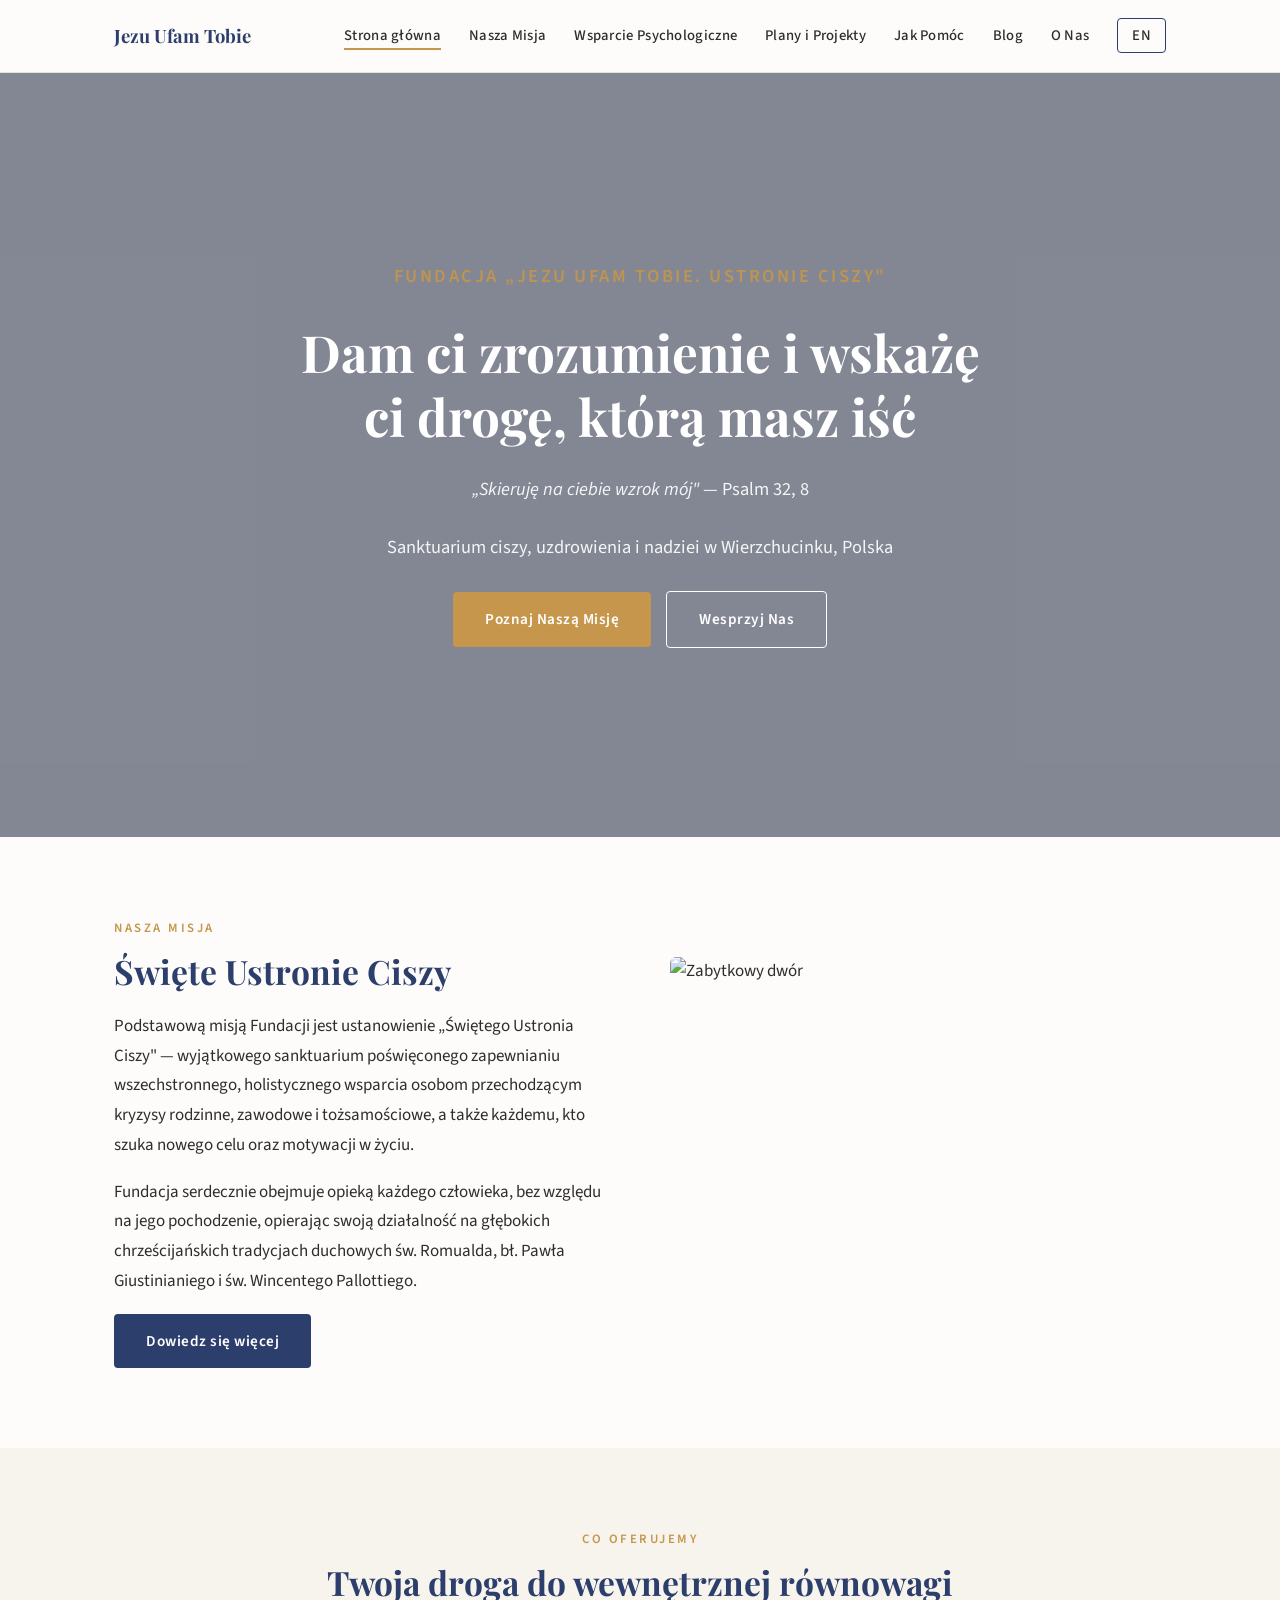
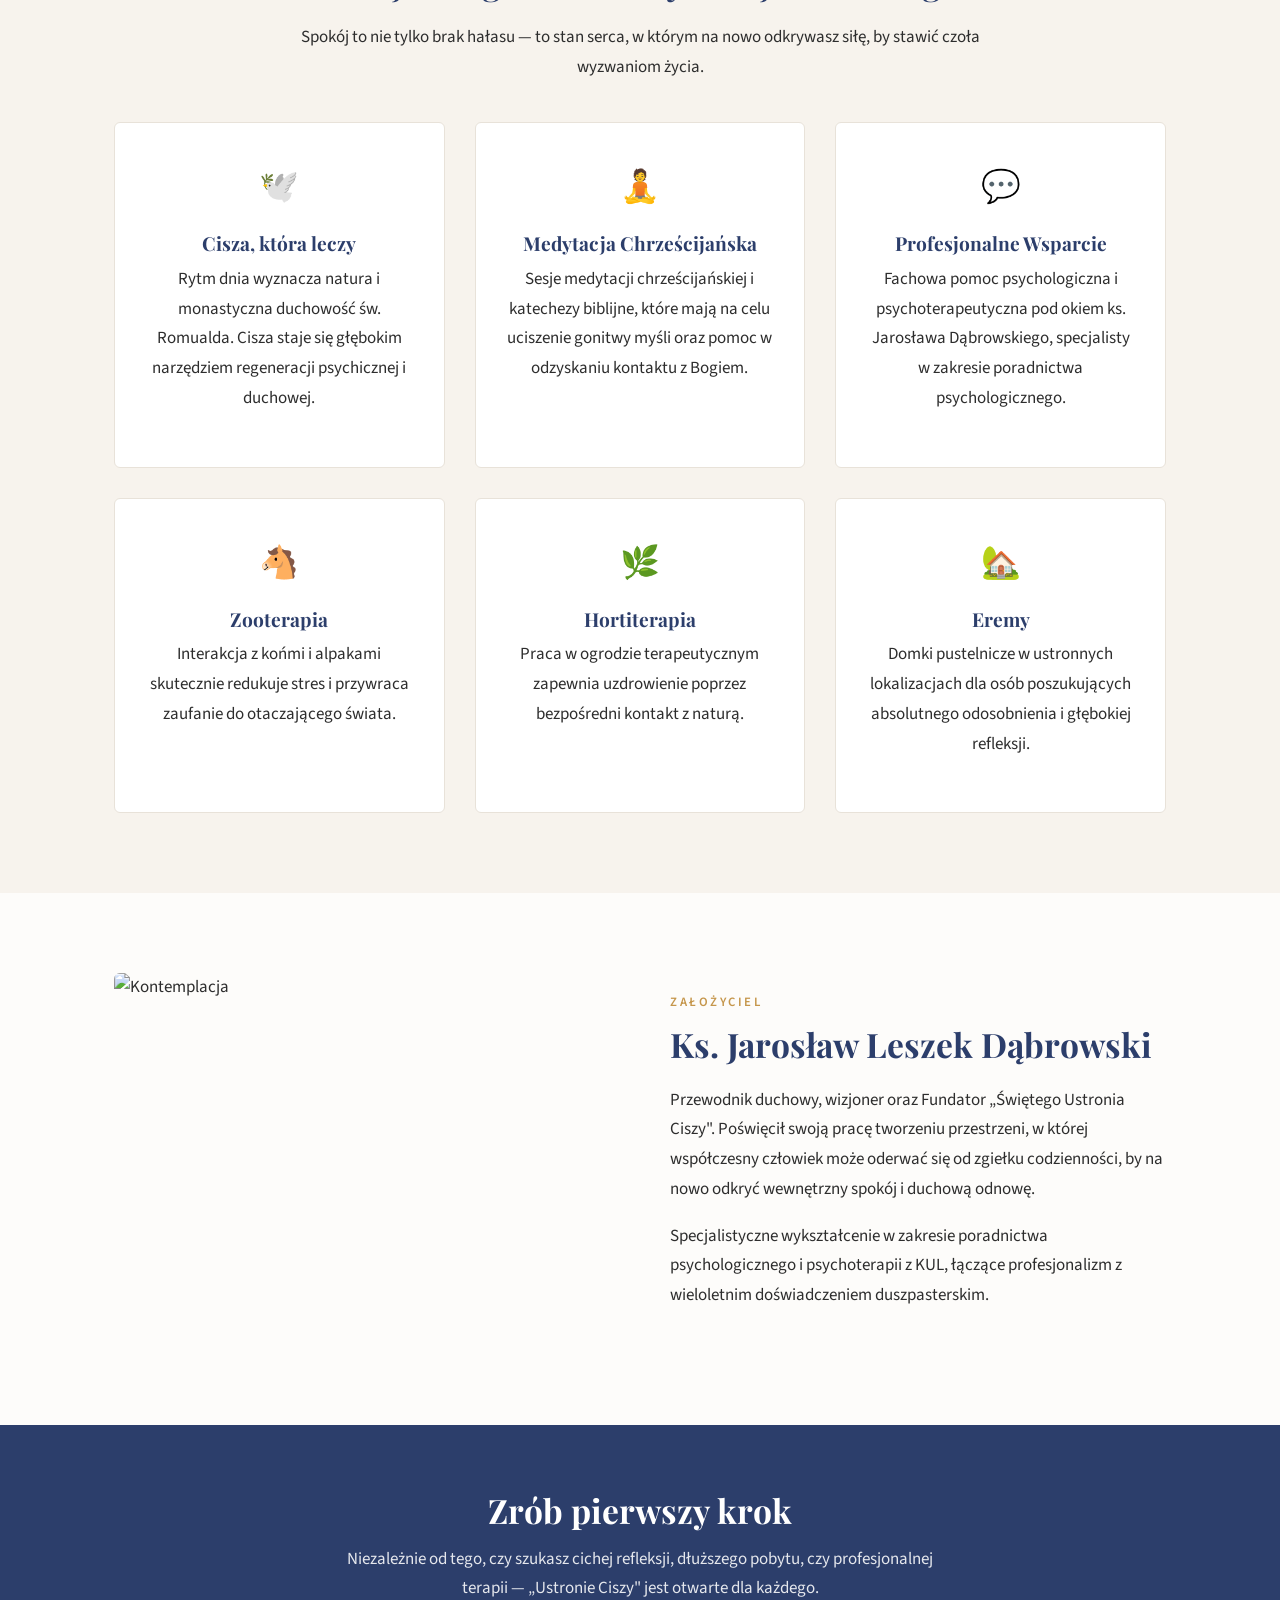
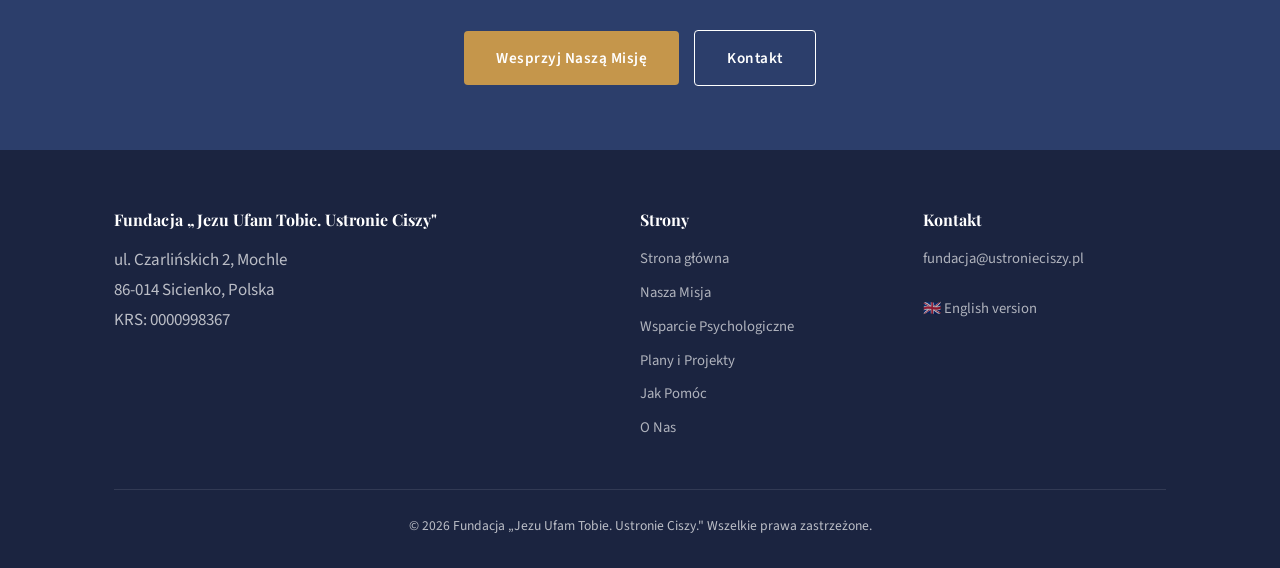
==== pl/index.html @ a65612be "Add files via upload" ====
<!DOCTYPE html>
<html lang="pl">
<head>
    <meta charset="UTF-8">
    <meta name="viewport" content="width=device-width, initial-scale=1.0">
    <title>Fundacja „Jezu Ufam Tobie. Ustronie Ciszy"</title>
    <meta name="description" content="Święte Ustronie Ciszy — sanktuarium zapewniające holistyczne wsparcie osobom przechodzącym kryzysy rodzinne, zawodowe i tożsamościowe.">
    <link rel="preconnect" href="https://fonts.googleapis.com">
    <link href="https://fonts.googleapis.com/css2?family=Playfair+Display:ital,wght@0,400;0,700;1,400&family=Source+Sans+3:wght@300;400;500;600;700&display=swap" rel="stylesheet">
    <link rel="stylesheet" href="../css/style.css">
</head>
<body>
<header class="site-header"><div class="container"><nav class="nav-wrap">
    <a href="/pl/" class="nav-logo">Jezu Ufam Tobie</a>
    <button class="nav-toggle" aria-label="Menu"><span></span></button>
    <ul class="nav-links">
        <li><a href="/pl/" class="active">Strona główna</a></li>
        <li><a href="/pl/misja.html">Nasza Misja</a></li>
        <li><a href="/pl/wsparcie.html">Wsparcie Psychologiczne</a></li>
        <li><a href="/pl/projekty.html">Plany i Projekty</a></li>
        <li><a href="/pl/darowizna.html">Jak Pomóc</a></li>
        <li><a href="/pl/blog.html">Blog</a></li>
        <li><a href="/pl/o-nas.html">O Nas</a></li>
        <li><a href="/en/" class="lang-switch">EN</a></li>
    </ul>
</nav></div></header>

<section class="hero" style="background-image: url('https://images.unsplash.com/photo-1506905925346-21bda4d32df4?w=1600&q=80');">
    <div class="hero-content">
        <p class="eyebrow">Fundacja „Jezu Ufam Tobie. Ustronie Ciszy"</p>
        <h1>Dam ci zrozumienie i wskażę ci drogę, którą masz iść</h1>
        <p><em>„Skieruję na ciebie wzrok mój"</em> — Psalm 32, 8</p>
        <p>Sanktuarium ciszy, uzdrowienia i nadziei w Wierzchucinku, Polska</p>
        <a href="/pl/misja.html" class="btn btn--gold">Poznaj Naszą Misję</a>
        <a href="/pl/darowizna.html" class="btn btn--outline" style="margin-left: 12px;">Wesprzyj Nas</a>
    </div>
</section>

<section class="section"><div class="container"><div class="two-col">
    <div class="two-col__text">
        <p class="eyebrow">Nasza Misja</p>
        <h2>Święte Ustronie Ciszy</h2>
        <p>Podstawową misją Fundacji jest ustanowienie „Świętego Ustronia Ciszy" — wyjątkowego sanktuarium poświęconego zapewnianiu wszechstronnego, holistycznego wsparcia osobom przechodzącym kryzysy rodzinne, zawodowe i tożsamościowe, a także każdemu, kto szuka nowego celu oraz motywacji w życiu.</p>
        <p>Fundacja serdecznie obejmuje opieką każdego człowieka, bez względu na jego pochodzenie, opierając swoją działalność na głębokich chrześcijańskich tradycjach duchowych św. Romualda, bł. Pawła Giustinianiego i św. Wincentego Pallottiego.</p>
        <a href="/pl/misja.html" class="btn btn--indigo">Dowiedz się więcej</a>
    </div>
    <div class="two-col__media">
        <img src="https://images.unsplash.com/photo-1544027993-37dbfe43562a?w=800&q=80" alt="Zabytkowy dwór">
    </div>
</div></div></section>

<section class="section section--cream"><div class="container text-center">
    <p class="eyebrow">Co Oferujemy</p>
    <h2>Twoja droga do wewnętrznej równowagi</h2>
    <p style="max-width:700px;margin:0 auto 1.5em;">Spokój to nie tylko brak hałasu — to stan serca, w którym na nowo odkrywasz siłę, by stawić czoła wyzwaniom życia.</p>
    <div class="card-grid">
        <div class="card"><div class="card__icon">🕊️</div><h3>Cisza, która leczy</h3><p>Rytm dnia wyznacza natura i monastyczna duchowość św. Romualda. Cisza staje się głębokim narzędziem regeneracji psychicznej i duchowej.</p></div>
        <div class="card"><div class="card__icon">🧘</div><h3>Medytacja Chrześcijańska</h3><p>Sesje medytacji chrześcijańskiej i katechezy biblijne, które mają na celu uciszenie gonitwy myśli oraz pomoc w odzyskaniu kontaktu z Bogiem.</p></div>
        <div class="card"><div class="card__icon">💬</div><h3>Profesjonalne Wsparcie</h3><p>Fachowa pomoc psychologiczna i psychoterapeutyczna pod okiem ks. Jarosława Dąbrowskiego, specjalisty w zakresie poradnictwa psychologicznego.</p></div>
        <div class="card"><div class="card__icon">🐴</div><h3>Zooterapia</h3><p>Interakcja z końmi i alpakami skutecznie redukuje stres i przywraca zaufanie do otaczającego świata.</p></div>
        <div class="card"><div class="card__icon">🌿</div><h3>Hortiterapia</h3><p>Praca w ogrodzie terapeutycznym zapewnia uzdrowienie poprzez bezpośredni kontakt z naturą.</p></div>
        <div class="card"><div class="card__icon">🏡</div><h3>Eremy</h3><p>Domki pustelnicze w ustronnych lokalizacjach dla osób poszukujących absolutnego odosobnienia i głębokiej refleksji.</p></div>
    </div>
</div></section>

<section class="section"><div class="container"><div class="two-col two-col--reverse">
    <div class="two-col__text">
        <p class="eyebrow">Założyciel</p>
        <h2>Ks. Jarosław Leszek Dąbrowski</h2>
        <p>Przewodnik duchowy, wizjoner oraz Fundator „Świętego Ustronia Ciszy". Poświęcił swoją pracę tworzeniu przestrzeni, w której współczesny człowiek może oderwać się od zgiełku codzienności, by na nowo odkryć wewnętrzny spokój i duchową odnowę.</p>
        <p>Specjalistyczne wykształcenie w zakresie poradnictwa psychologicznego i psychoterapii z KUL, łączące profesjonalizm z wieloletnim doświadczeniem duszpasterskim.</p>
    </div>
    <div class="two-col__media"><img src="https://images.unsplash.com/photo-1507003211169-0a1dd7228f2d?w=800&q=80" alt="Kontemplacja"></div>
</div></div></section>

<section class="cta-band"><div class="container">
    <h2>Zrób pierwszy krok</h2>
    <p>Niezależnie od tego, czy szukasz cichej refleksji, dłuższego pobytu, czy profesjonalnej terapii — „Ustronie Ciszy" jest otwarte dla każdego.</p>
    <a href="/pl/darowizna.html" class="btn btn--gold">Wesprzyj Naszą Misję</a>
    <a href="/pl/o-nas.html" class="btn btn--outline" style="margin-left:12px;">Kontakt</a>
</div></section>

<footer class="site-footer"><div class="container">
    <div class="footer-grid">
        <div class="footer-col"><h4>Fundacja „Jezu Ufam Tobie. Ustronie Ciszy"</h4><p>ul. Czarlińskich 2, Mochle<br>86-014 Sicienko, Polska<br>KRS: 0000998367</p></div>
        <div class="footer-col"><h4>Strony</h4><a href="/pl/">Strona główna</a><a href="/pl/misja.html">Nasza Misja</a><a href="/pl/wsparcie.html">Wsparcie Psychologiczne</a><a href="/pl/projekty.html">Plany i Projekty</a><a href="/pl/darowizna.html">Jak Pomóc</a><a href="/pl/o-nas.html">O Nas</a></div>
        <div class="footer-col"><h4>Kontakt</h4><a href="mailto:fundacja@ustronieciszy.pl">fundacja@ustronieciszy.pl</a><a href="/en/" style="margin-top:16px;display:inline-block;">🇬🇧 English version</a></div>
    </div>
    <div class="footer-bottom">&copy; 2026 Fundacja „Jezu Ufam Tobie. Ustronie Ciszy." Wszelkie prawa zastrzeżone.</div>
</div></footer>
<script src="../js/main.js"></script>
</body>
</html>
---- css/style.css ----
/* ============================================
   Trust in Jesus — Foundation Website
   Design: Contemplative, serene, warm
   ============================================ */

/* --- Google Fonts loaded in HTML head --- */
/* Playfair Display (display) + Source Sans 3 (body) */

:root {
    --deep-indigo: #2C3E6B;
    --warm-gold: #C5964B;
    --sage-green: #6B8F71;
    --soft-cream: #F7F3ED;
    --warm-white: #FDFCFA;
    --dark-text: #2D2D2D;
    --muted-text: #5A5A5A;
    --light-border: #E8E2D9;
    --hero-overlay: rgba(30, 40, 65, 0.55);
}

*, *::before, *::after { box-sizing: border-box; margin: 0; padding: 0; }

html { scroll-behavior: smooth; }

body {
    font-family: 'Source Sans 3', 'Segoe UI', sans-serif;
    font-size: 17px;
    line-height: 1.75;
    color: var(--dark-text);
    background: var(--warm-white);
}

img { max-width: 100%; height: auto; display: block; }
a { color: var(--deep-indigo); text-decoration: none; transition: color 0.2s; }
a:hover { color: var(--warm-gold); }

/* --- Typography --- */
h1, h2, h3, h4 {
    font-family: 'Playfair Display', Georgia, serif;
    font-weight: 700;
    line-height: 1.25;
    color: var(--deep-indigo);
}
h1 { font-size: 3rem; }
h2 { font-size: 2.1rem; margin-bottom: 0.6em; }
h3 { font-size: 1.5rem; margin-bottom: 0.5em; }
h4 { font-size: 1.15rem; margin-bottom: 0.4em; }

p { margin-bottom: 1em; }

.eyebrow {
    font-family: 'Source Sans 3', sans-serif;
    font-size: 0.8rem;
    font-weight: 600;
    letter-spacing: 2.5px;
    text-transform: uppercase;
    color: var(--warm-gold);
    margin-bottom: 0.8em;
}

blockquote {
    font-family: 'Playfair Display', Georgia, serif;
    font-style: italic;
    font-size: 1.25rem;
    line-height: 1.6;
    color: var(--deep-indigo);
    border-left: 3px solid var(--warm-gold);
    padding: 1em 1.5em;
    margin: 2em 0;
    background: rgba(197, 150, 75, 0.06);
}
blockquote cite {
    display: block;
    font-size: 0.85rem;
    font-style: normal;
    color: var(--muted-text);
    margin-top: 0.6em;
}

/* --- Layout --- */
.container {
    max-width: 1100px;
    margin: 0 auto;
    padding: 0 24px;
}

.section {
    padding: 80px 0;
}
.section--cream {
    background: var(--soft-cream);
}
.section--indigo {
    background: var(--deep-indigo);
    color: #fff;
}
.section--indigo h2,
.section--indigo h3,
.section--indigo h4 {
    color: #fff;
}
.section--indigo .eyebrow {
    color: var(--warm-gold);
}

/* --- Header / Navigation --- */
.site-header {
    position: fixed;
    top: 0;
    left: 0;
    right: 0;
    z-index: 1000;
    background: rgba(253, 252, 250, 0.97);
    backdrop-filter: blur(8px);
    border-bottom: 1px solid var(--light-border);
    transition: box-shadow 0.3s;
}
.site-header.scrolled {
    box-shadow: 0 2px 20px rgba(0,0,0,0.08);
}

.nav-wrap {
    display: flex;
    align-items: center;
    justify-content: space-between;
    height: 72px;
}

.nav-logo {
    display: flex;
    align-items: center;
    gap: 12px;
    font-family: 'Playfair Display', Georgia, serif;
    font-size: 1.15rem;
    font-weight: 700;
    color: var(--deep-indigo);
}
.nav-logo img {
    height: 44px;
    width: auto;
}

.nav-links {
    display: flex;
    align-items: center;
    gap: 28px;
    list-style: none;
}
.nav-links a {
    font-size: 0.92rem;
    font-weight: 500;
    color: var(--dark-text);
    letter-spacing: 0.3px;
    position: relative;
}
.nav-links a::after {
    content: '';
    position: absolute;
    bottom: -4px;
    left: 0;
    width: 0;
    height: 2px;
    background: var(--warm-gold);
    transition: width 0.3s;
}
.nav-links a:hover::after,
.nav-links a.active::after {
    width: 100%;
}
.nav-links a:hover {
    color: var(--deep-indigo);
}

.lang-switch {
    font-size: 0.85rem;
    font-weight: 600;
    padding: 6px 14px;
    border: 1.5px solid var(--deep-indigo);
    border-radius: 4px;
    color: var(--deep-indigo);
    transition: all 0.2s;
}
.lang-switch:hover {
    background: var(--deep-indigo);
    color: #fff;
}

/* Mobile menu */
.nav-toggle {
    display: none;
    background: none;
    border: none;
    cursor: pointer;
    width: 32px;
    height: 32px;
    position: relative;
}
.nav-toggle span,
.nav-toggle span::before,
.nav-toggle span::after {
    display: block;
    width: 24px;
    height: 2px;
    background: var(--dark-text);
    position: absolute;
    transition: all 0.3s;
}
.nav-toggle span { top: 50%; left: 4px; transform: translateY(-50%); }
.nav-toggle span::before { content: ''; top: -7px; }
.nav-toggle span::after { content: ''; top: 7px; }

.nav-toggle.open span { background: transparent; }
.nav-toggle.open span::before { top: 0; transform: rotate(45deg); }
.nav-toggle.open span::after { top: 0; transform: rotate(-45deg); }

/* --- Hero --- */
.hero {
    position: relative;
    min-height: 85vh;
    display: flex;
    align-items: center;
    justify-content: center;
    text-align: center;
    margin-top: 72px;
    background-size: cover;
    background-position: center;
    background-repeat: no-repeat;
}
.hero::before {
    content: '';
    position: absolute;
    inset: 0;
    background: var(--hero-overlay);
}
.hero-content {
    position: relative;
    z-index: 1;
    max-width: 750px;
    padding: 40px 24px;
    color: #fff;
}
.hero-content h1 {
    color: #fff;
    font-size: 3.2rem;
    margin-bottom: 0.5em;
}
.hero-content .eyebrow {
    color: var(--warm-gold);
}
.hero-content p {
    font-size: 1.15rem;
    line-height: 1.7;
    opacity: 0.92;
    margin-bottom: 1.5em;
}

/* --- Buttons --- */
.btn {
    display: inline-block;
    font-family: 'Source Sans 3', sans-serif;
    font-size: 0.95rem;
    font-weight: 600;
    letter-spacing: 0.5px;
    padding: 14px 32px;
    border-radius: 4px;
    transition: all 0.25s;
    cursor: pointer;
    border: none;
}
.btn--gold {
    background: var(--warm-gold);
    color: #fff;
}
.btn--gold:hover {
    background: #b0843e;
    color: #fff;
}
.btn--outline {
    background: transparent;
    color: #fff;
    border: 1.5px solid #fff;
}
.btn--outline:hover {
    background: #fff;
    color: var(--deep-indigo);
}
.btn--indigo {
    background: var(--deep-indigo);
    color: #fff;
}
.btn--indigo:hover {
    background: #1e2d52;
    color: #fff;
}

/* --- Two-column layout --- */
.two-col {
    display: grid;
    grid-template-columns: 1fr 1fr;
    gap: 60px;
    align-items: center;
}
.two-col--reverse .two-col__text { order: 2; }
.two-col--reverse .two-col__media { order: 1; }

.two-col__media img {
    border-radius: 6px;
    width: 100%;
    aspect-ratio: 4/3;
    object-fit: cover;
}

/* --- Three-column cards --- */
.card-grid {
    display: grid;
    grid-template-columns: repeat(3, 1fr);
    gap: 30px;
    margin-top: 40px;
}
.card {
    background: #fff;
    border-radius: 6px;
    padding: 36px 28px;
    border: 1px solid var(--light-border);
    transition: transform 0.2s, box-shadow 0.2s;
}
.card:hover {
    transform: translateY(-4px);
    box-shadow: 0 8px 30px rgba(0,0,0,0.08);
}
.card__icon {
    font-size: 2rem;
    margin-bottom: 16px;
}
.card h3 {
    font-size: 1.2rem;
}

/* --- Feature list --- */
.feature-list {
    list-style: none;
    margin: 1.5em 0;
}
.feature-list li {
    position: relative;
    padding-left: 28px;
    margin-bottom: 1em;
    line-height: 1.65;
}
.feature-list li::before {
    content: '';
    position: absolute;
    left: 0;
    top: 8px;
    width: 10px;
    height: 10px;
    border-radius: 50%;
    background: var(--warm-gold);
}

/* --- Donation boxes --- */
.donate-option {
    background: var(--soft-cream);
    border-radius: 6px;
    padding: 32px;
    margin-bottom: 24px;
    border-left: 4px solid var(--warm-gold);
}
.donate-option h3 {
    margin-bottom: 0.3em;
}

/* --- Contact grid --- */
.contact-grid {
    display: grid;
    grid-template-columns: 1fr 1fr;
    gap: 40px;
    margin-top: 30px;
}
.contact-item {
    display: flex;
    gap: 16px;
    align-items: flex-start;
}
.contact-item__icon {
    width: 48px;
    height: 48px;
    background: var(--deep-indigo);
    color: #fff;
    border-radius: 50%;
    display: flex;
    align-items: center;
    justify-content: center;
    font-size: 1.2rem;
    flex-shrink: 0;
}

/* --- CTA band --- */
.cta-band {
    text-align: center;
    padding: 64px 24px;
    background: var(--deep-indigo);
    color: #fff;
}
.cta-band h2 {
    color: #fff;
    margin-bottom: 0.4em;
}
.cta-band p {
    opacity: 0.88;
    max-width: 600px;
    margin: 0 auto 1.5em;
}

/* --- Footer --- */
.site-footer {
    background: #1b2440;
    color: rgba(255,255,255,0.7);
    padding: 60px 0 30px;
}
.footer-grid {
    display: grid;
    grid-template-columns: 2fr 1fr 1fr;
    gap: 40px;
    margin-bottom: 40px;
}
.footer-col h4 {
    color: #fff;
    font-size: 1rem;
    margin-bottom: 16px;
}
.footer-col a {
    color: rgba(255,255,255,0.65);
    display: block;
    margin-bottom: 8px;
    font-size: 0.92rem;
}
.footer-col a:hover {
    color: var(--warm-gold);
}
.footer-bottom {
    border-top: 1px solid rgba(255,255,255,0.1);
    padding-top: 24px;
    text-align: center;
    font-size: 0.85rem;
}

/* --- Responsive --- */
@media (max-width: 900px) {
    h1 { font-size: 2.2rem; }
    h2 { font-size: 1.7rem; }
    .hero-content h1 { font-size: 2.4rem; }

    .two-col {
        grid-template-columns: 1fr;
        gap: 30px;
    }
    .two-col--reverse .two-col__text { order: 1; }
    .two-col--reverse .two-col__media { order: 2; }

    .card-grid {
        grid-template-columns: 1fr;
    }

    .nav-toggle { display: block; }
    .nav-links {
        display: none;
        position: absolute;
        top: 72px;
        left: 0;
        right: 0;
        background: var(--warm-white);
        flex-direction: column;
        padding: 24px;
        gap: 16px;
        border-bottom: 1px solid var(--light-border);
        box-shadow: 0 10px 30px rgba(0,0,0,0.1);
    }
    .nav-links.open { display: flex; }

    .footer-grid { grid-template-columns: 1fr; }
    .contact-grid { grid-template-columns: 1fr; }
    .section { padding: 50px 0; }
}

@media (max-width: 600px) {
    body { font-size: 16px; }
    h1 { font-size: 1.8rem; }
    .hero { min-height: 70vh; }
    .hero-content h1 { font-size: 2rem; }
    .card { padding: 24px 20px; }
}

/* --- Utility --- */
.text-center { text-align: center; }
.mb-0 { margin-bottom: 0; }
.mt-2 { margin-top: 2em; }
.text-gold { color: var(--warm-gold); }
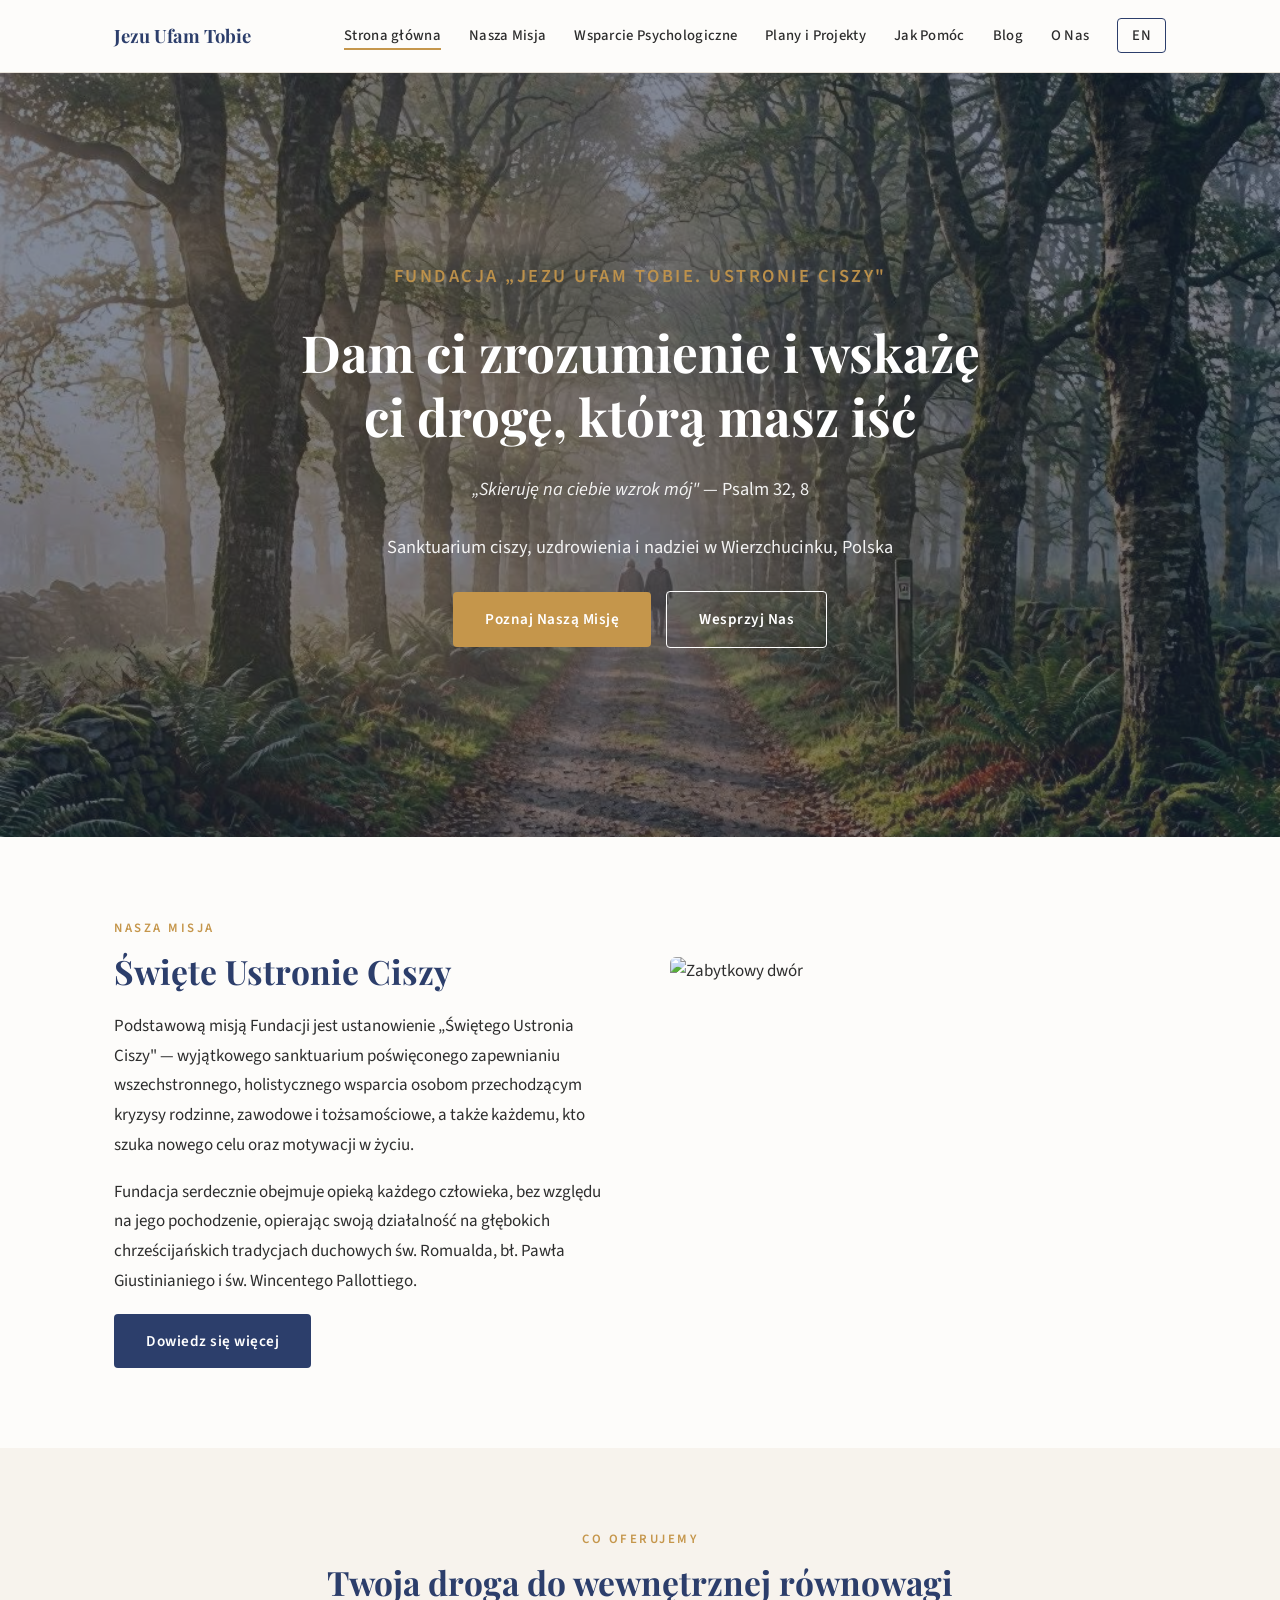
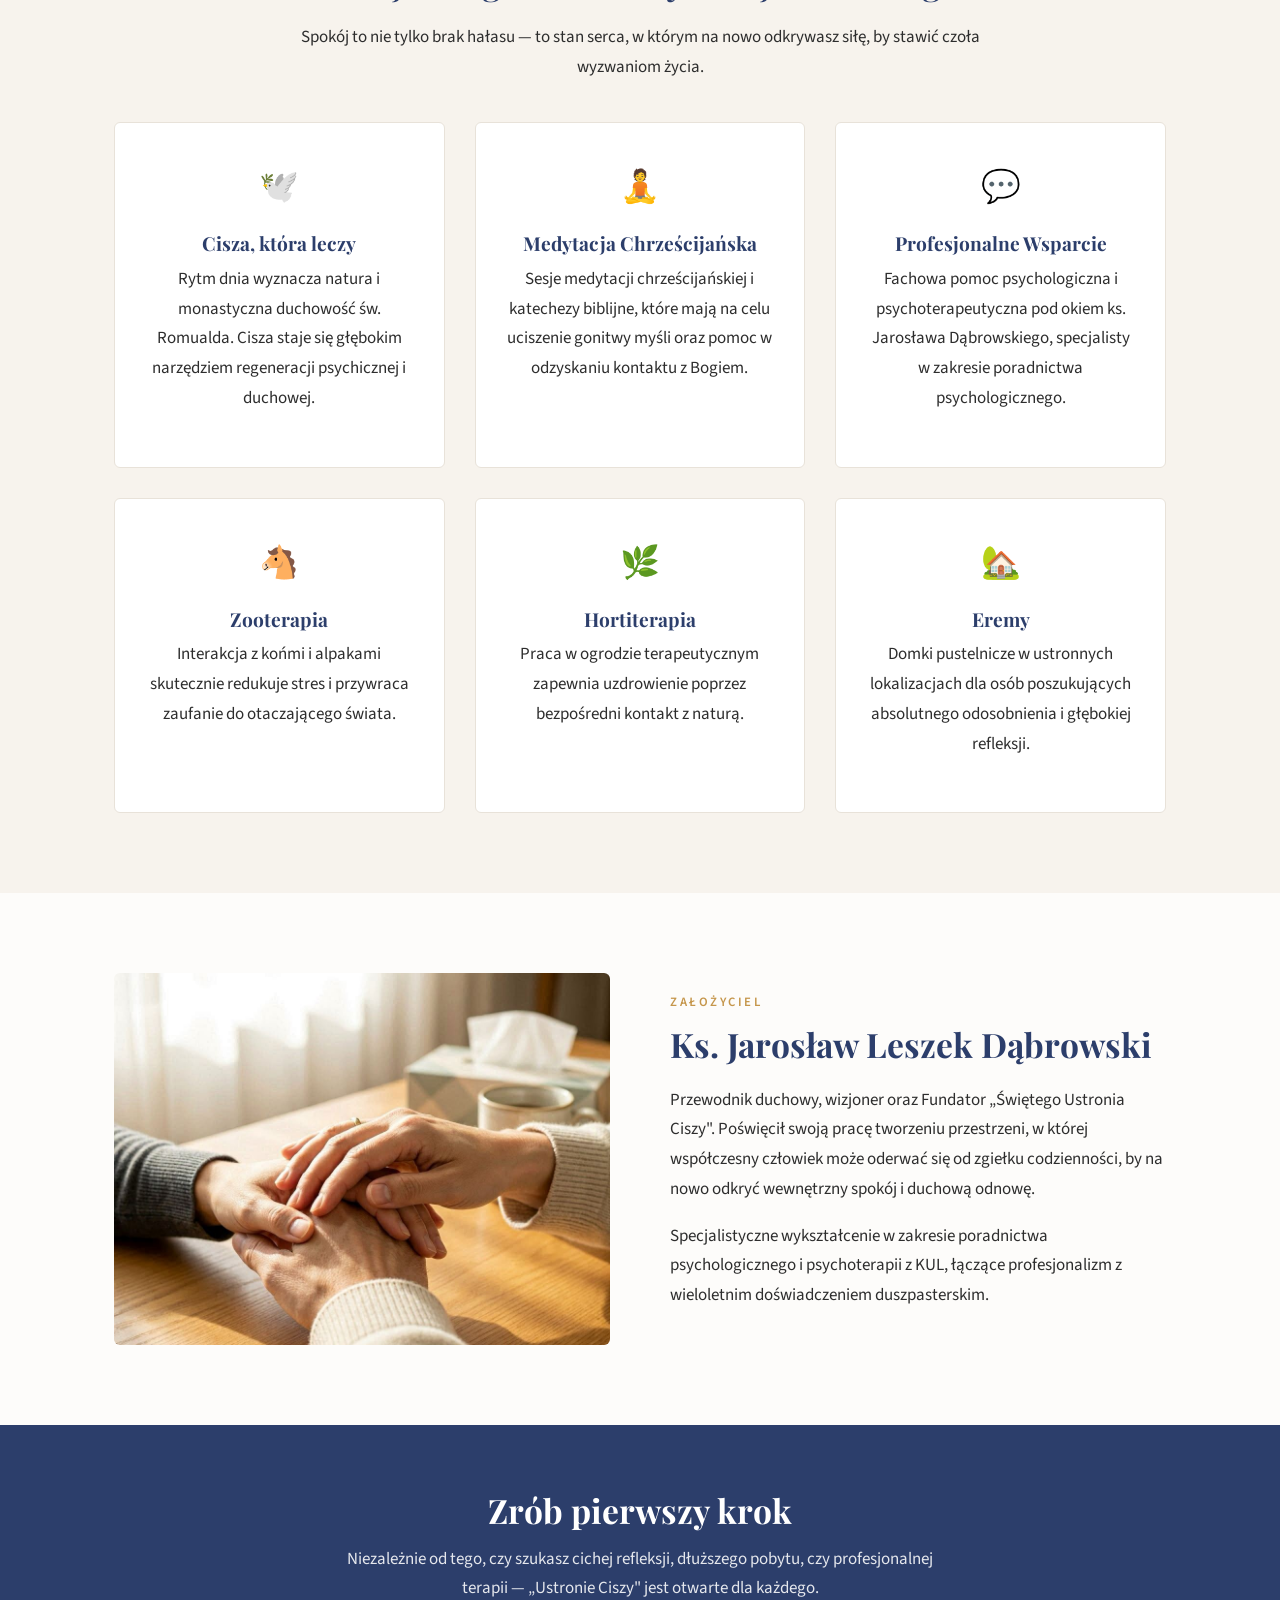
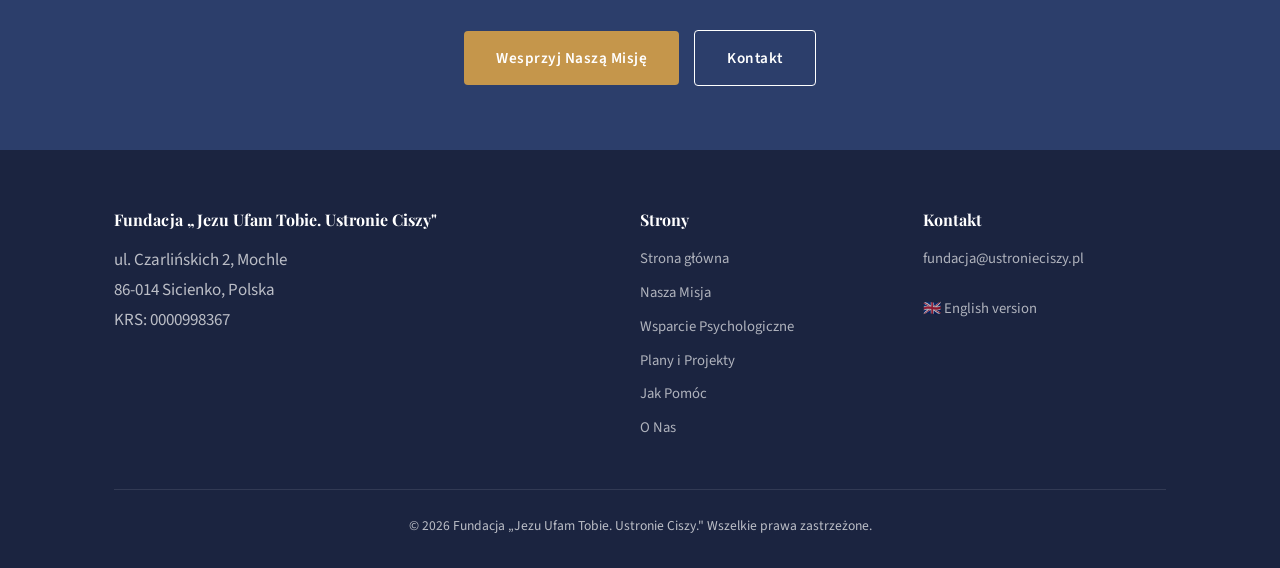
==== commit cc295a18: "Update index.html" ====
--- a/pl/index.html
+++ b/pl/index.html
@@ -25,7 +25,7 @@
     </ul>
 </nav></div></header>
 
-<section class="hero" style="background-image: url('https://images.unsplash.com/photo-1506905925346-21bda4d32df4?w=1600&q=80');">
+<section class="hero" style="background-image: url('../images/image2.jfif');">
     <div class="hero-content">
         <p class="eyebrow">Fundacja „Jezu Ufam Tobie. Ustronie Ciszy"</p>
         <h1>Dam ci zrozumienie i wskażę ci drogę, którą masz iść</h1>
@@ -70,7 +70,7 @@
         <p>Przewodnik duchowy, wizjoner oraz Fundator „Świętego Ustronia Ciszy". Poświęcił swoją pracę tworzeniu przestrzeni, w której współczesny człowiek może oderwać się od zgiełku codzienności, by na nowo odkryć wewnętrzny spokój i duchową odnowę.</p>
         <p>Specjalistyczne wykształcenie w zakresie poradnictwa psychologicznego i psychoterapii z KUL, łączące profesjonalizm z wieloletnim doświadczeniem duszpasterskim.</p>
     </div>
-    <div class="two-col__media"><img src="https://images.unsplash.com/photo-1507003211169-0a1dd7228f2d?w=800&q=80" alt="Kontemplacja"></div>
+    <div class="two-col__media"><img src="../images/image1.jfif" alt="Kontemplacja"></div>
 </div></div></section>
 
 <section class="cta-band"><div class="container">
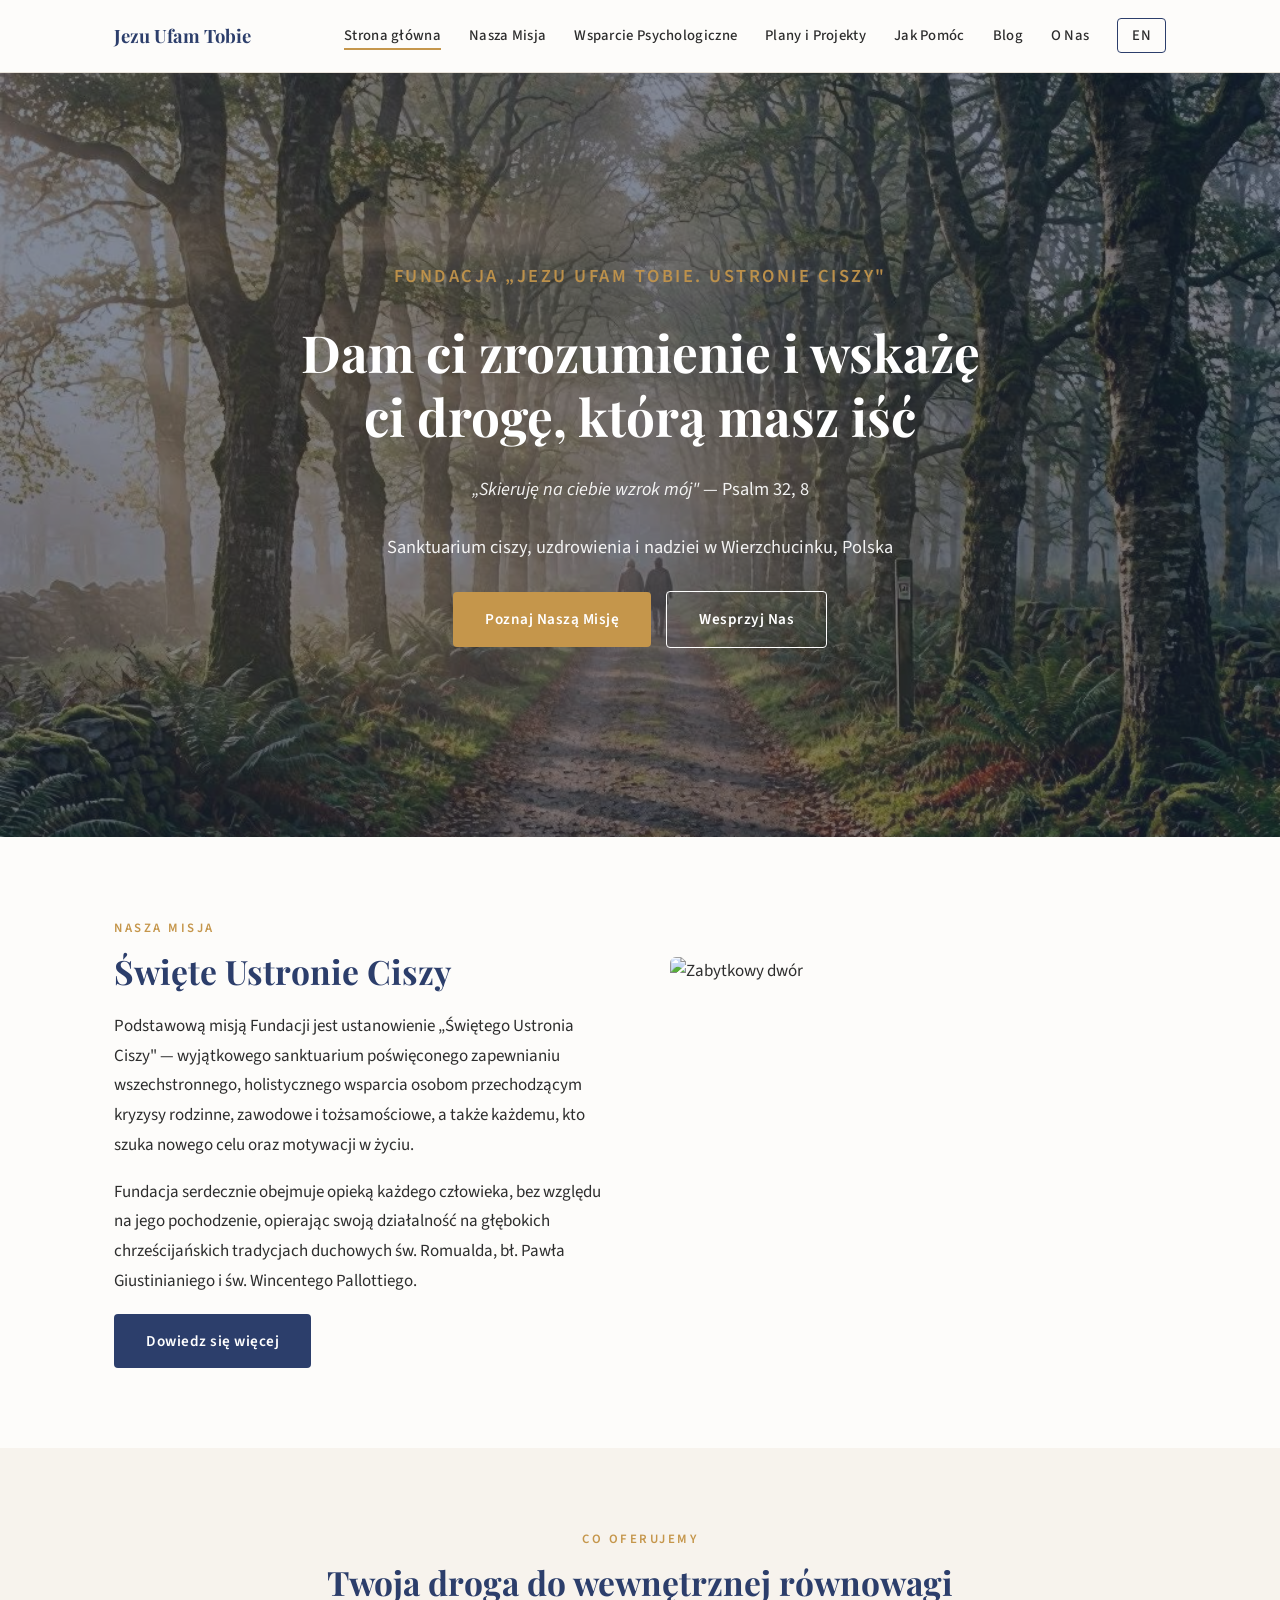
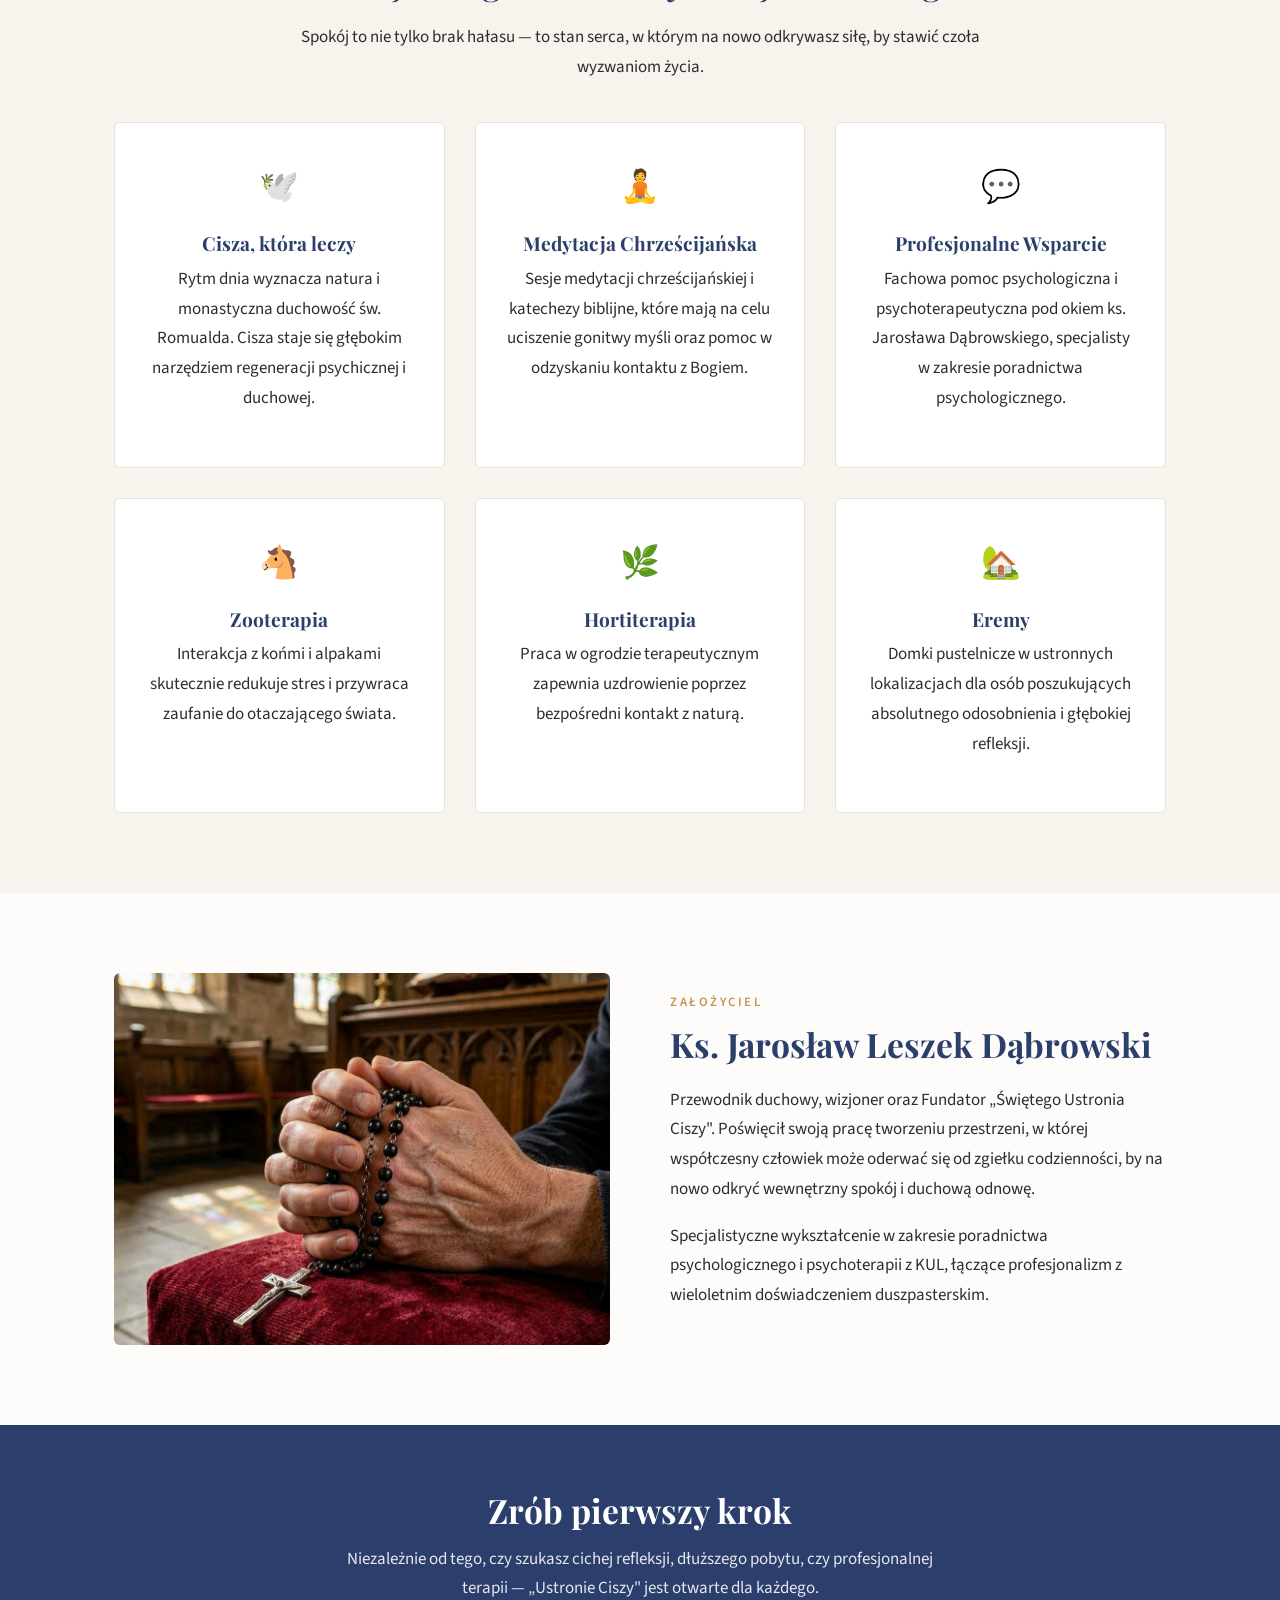
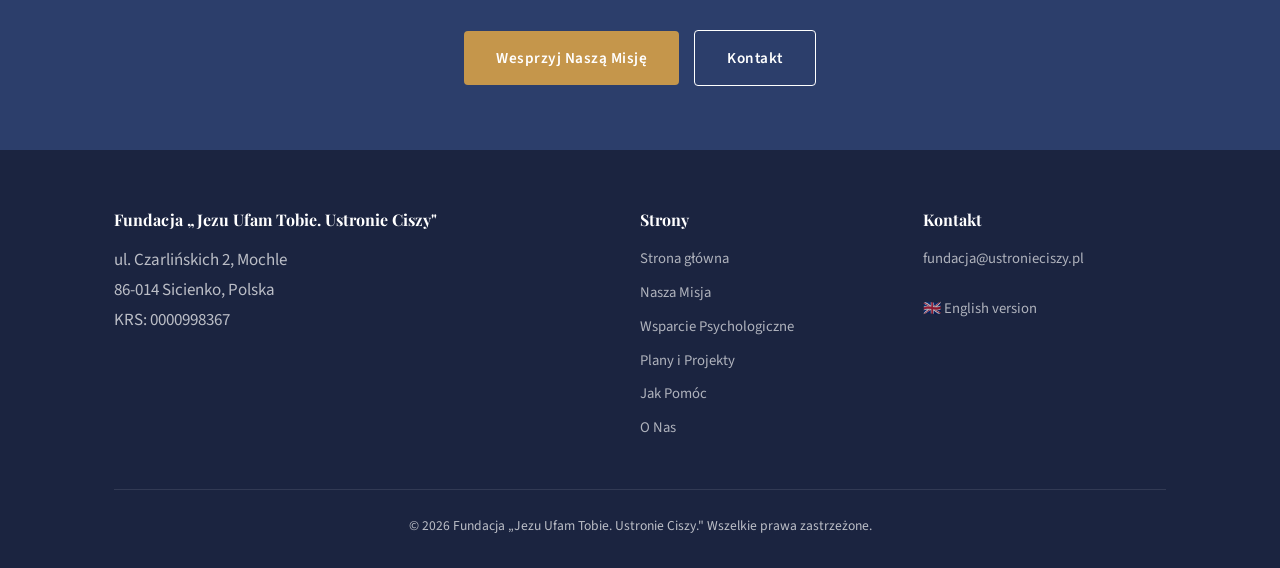
==== commit 5879d440: "Update index.html" ====
--- a/pl/index.html
+++ b/pl/index.html
@@ -70,7 +70,7 @@
         <p>Przewodnik duchowy, wizjoner oraz Fundator „Świętego Ustronia Ciszy". Poświęcił swoją pracę tworzeniu przestrzeni, w której współczesny człowiek może oderwać się od zgiełku codzienności, by na nowo odkryć wewnętrzny spokój i duchową odnowę.</p>
         <p>Specjalistyczne wykształcenie w zakresie poradnictwa psychologicznego i psychoterapii z KUL, łączące profesjonalizm z wieloletnim doświadczeniem duszpasterskim.</p>
     </div>
-    <div class="two-col__media"><img src="../images/image1.jfif" alt="Kontemplacja"></div>
+    <div class="two-col__media"><img src="../images/image3.jfif" alt="Kontemplacja"></div>
 </div></div></section>
 
 <section class="cta-band"><div class="container">
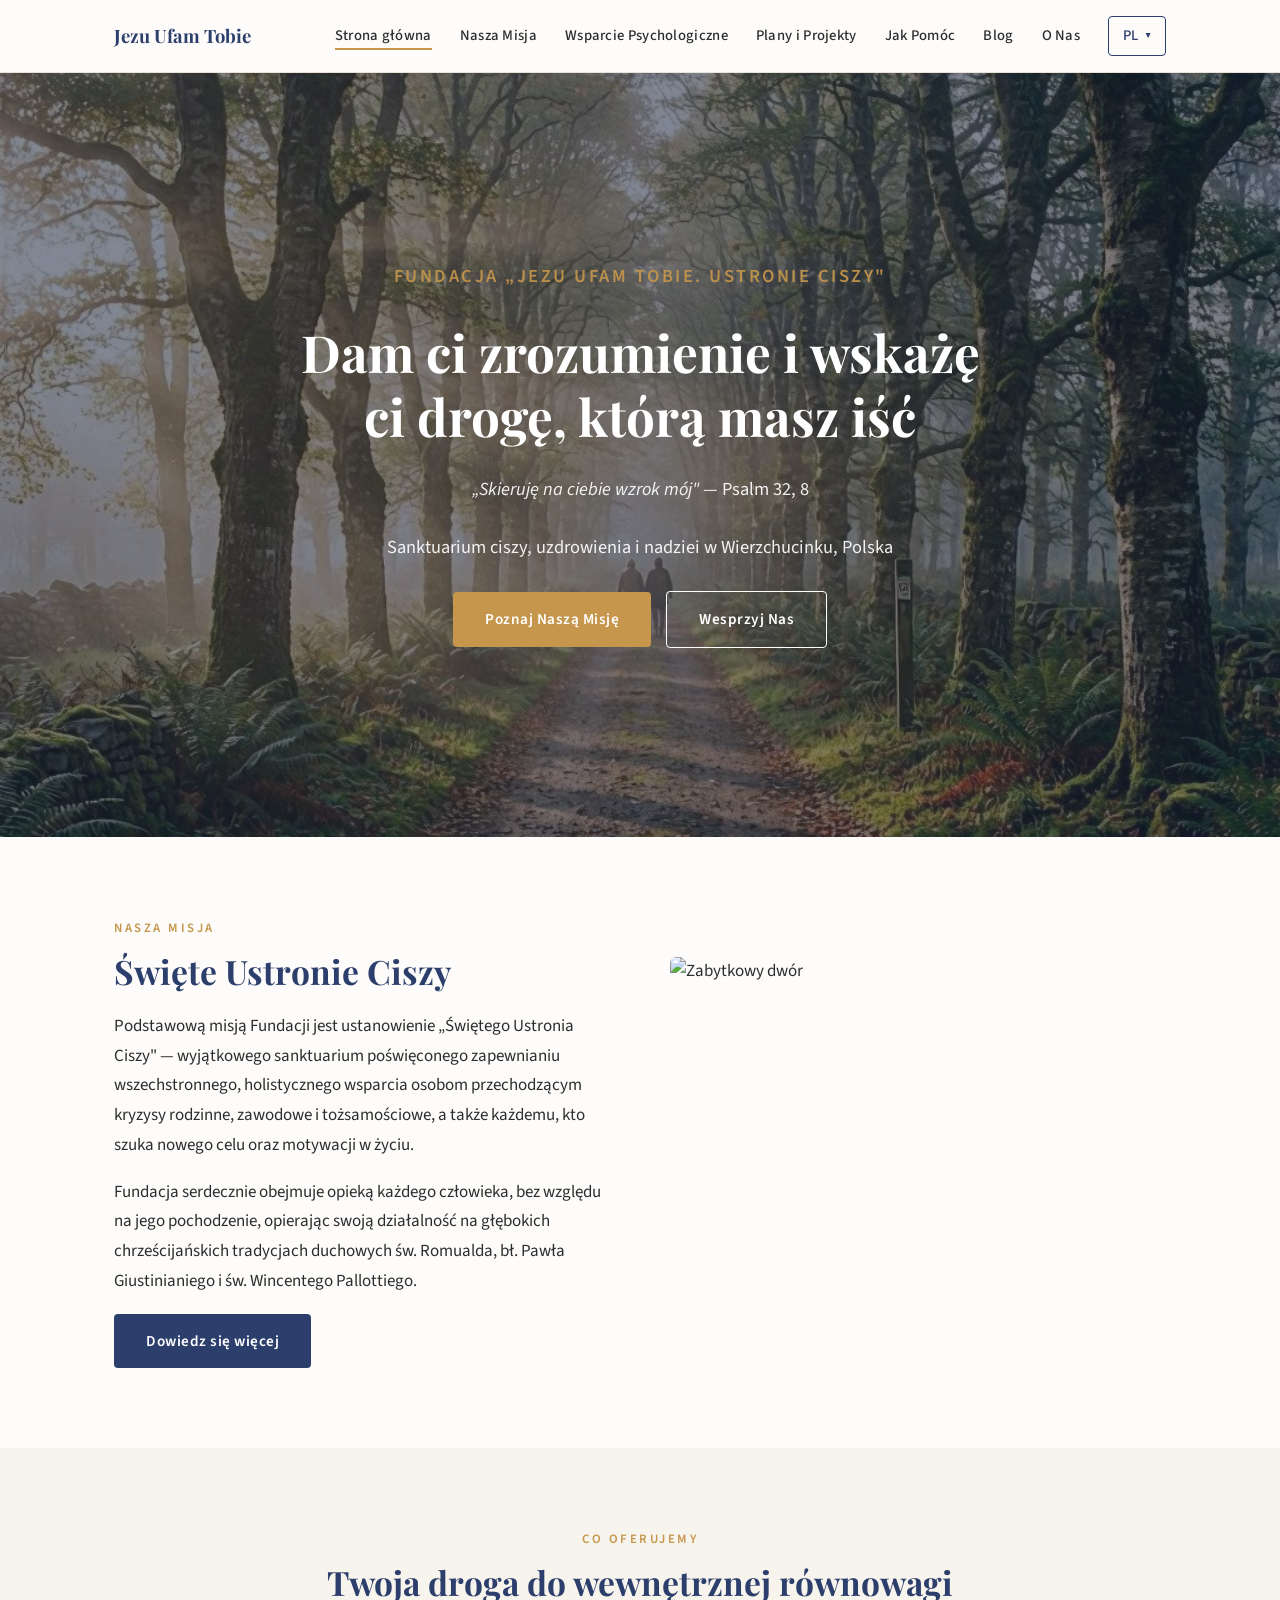
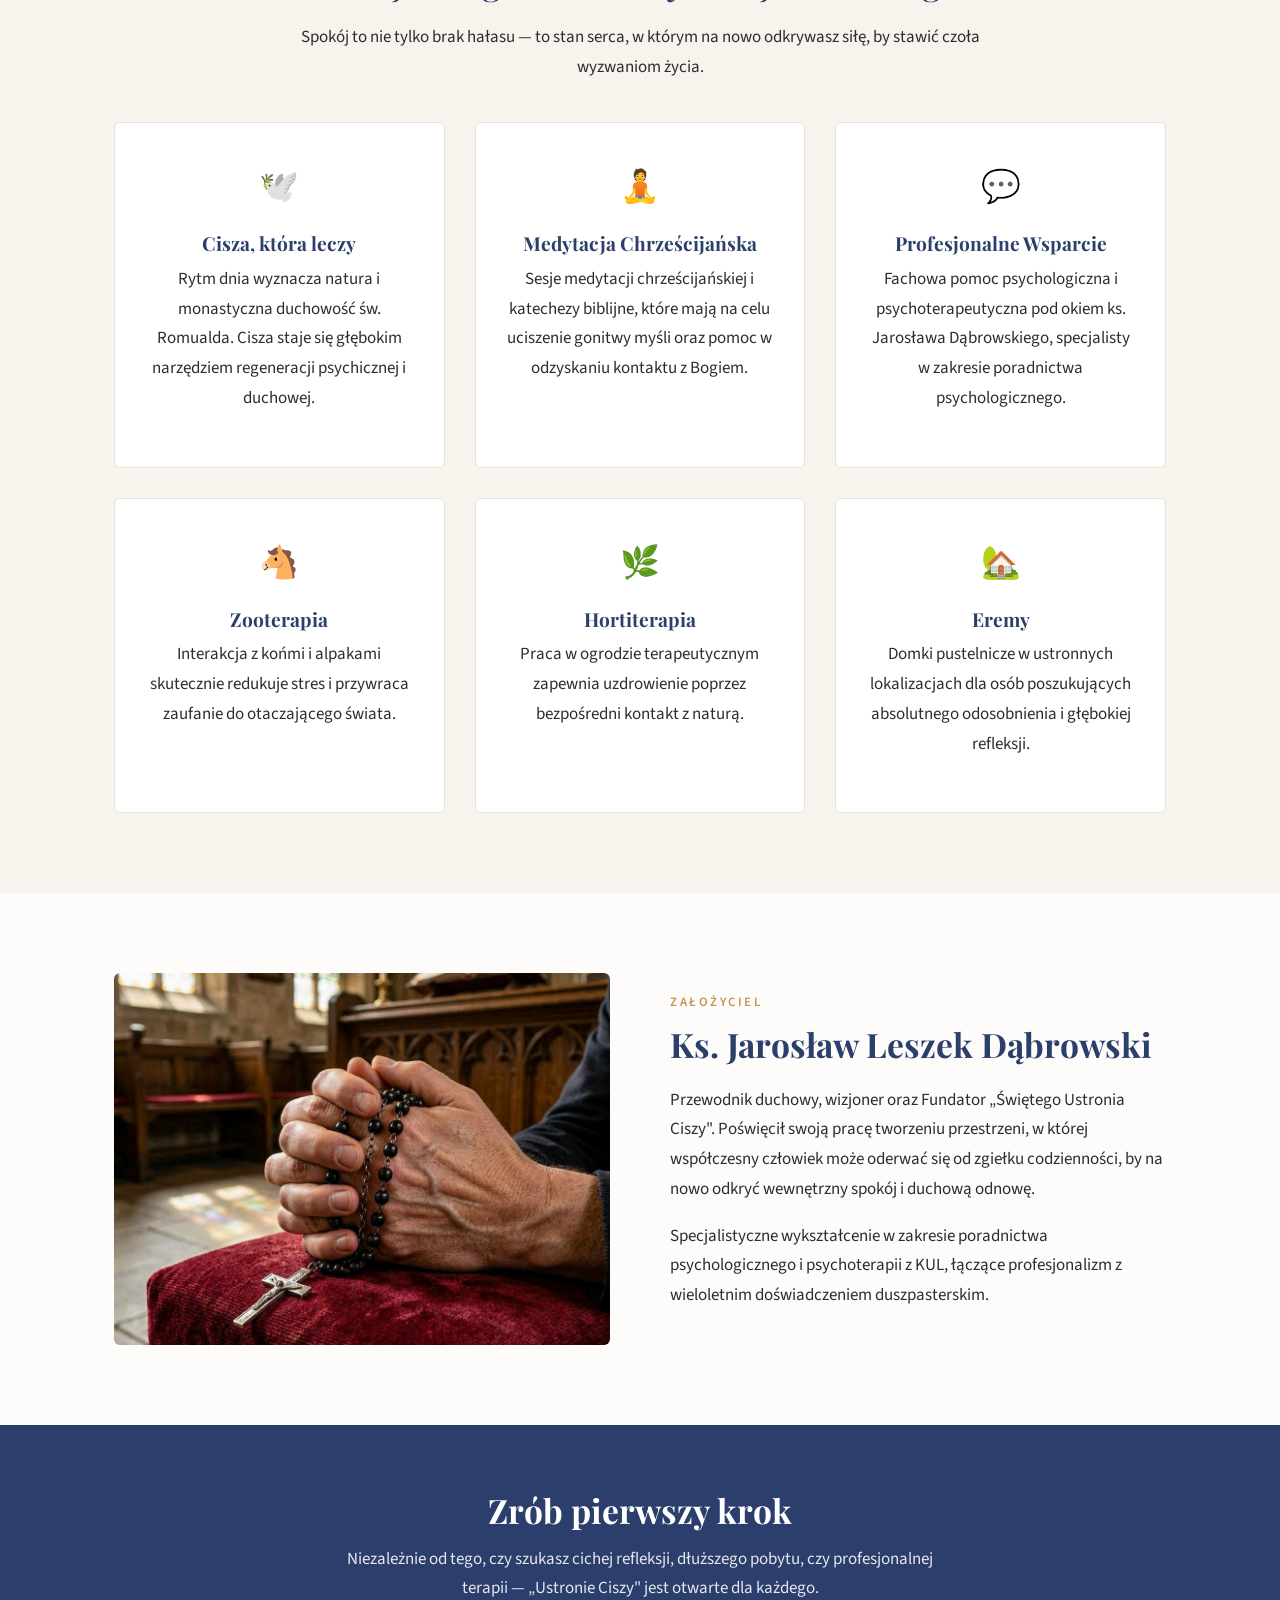
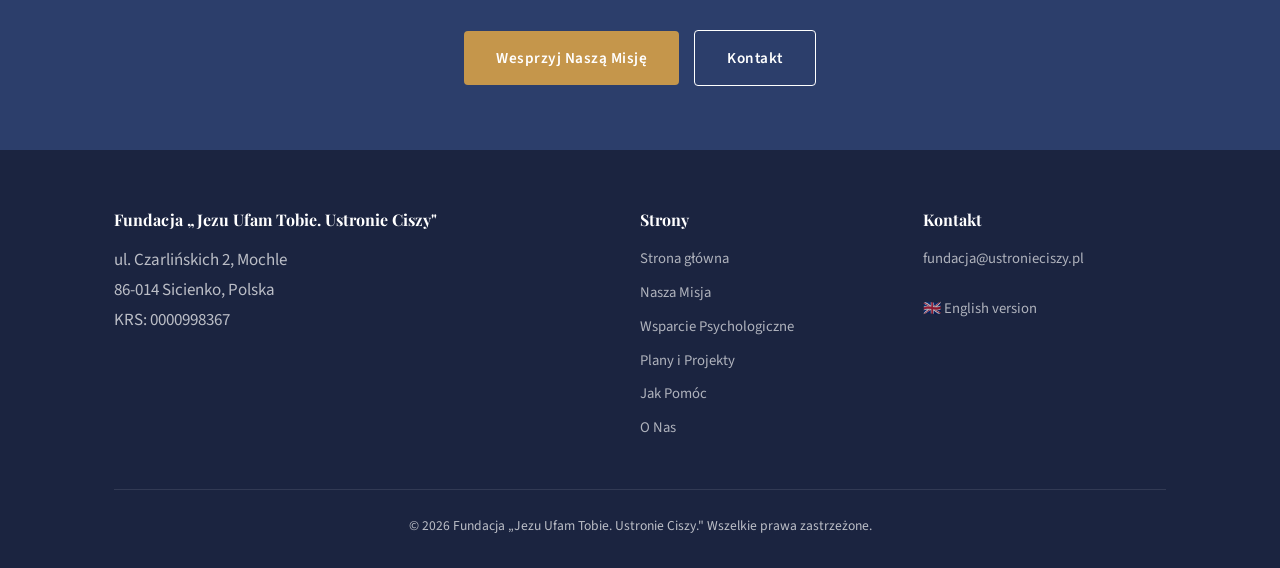
==== commit 506a1617: "Add responsive language dropdown for English and Polish in header" ====
--- a/pl/index.html
+++ b/pl/index.html
@@ -21,7 +21,15 @@
         <li><a href="/pl/darowizna.html">Jak Pomóc</a></li>
         <li><a href="/pl/blog.html">Blog</a></li>
         <li><a href="/pl/o-nas.html">O Nas</a></li>
-        <li><a href="/en/" class="lang-switch">EN</a></li>
+        <li class="nav-dropdown">
+            <a href="#" class="dropdown-trigger" aria-haspopup="true" aria-expanded="false">
+                PL <span class="arrow">▼</span>
+            </a>
+            <ul class="dropdown-menu">
+                <li><a href="/en/">🇬🇧 English</a></li>
+                <li class="active"><a href="/pl/">🇵🇱 Polski</a></li>
+            </ul>
+        </li>
     </ul>
 </nav></div></header>
 
--- a/css/style.css
+++ b/css/style.css
@@ -496,3 +496,140 @@
 .mb-0 { margin-bottom: 0; }
 .mt-2 { margin-top: 2em; }
 .text-gold { color: var(--warm-gold); }
+
+/* --- Language Dropdown --- */
+.nav-dropdown {
+    position: relative;
+    list-style: none;
+}
+
+.dropdown-trigger {
+    display: inline-flex;
+    align-items: center;
+    gap: 6px;
+    font-size: 0.85rem;
+    font-weight: 600;
+    padding: 6px 14px;
+    border: 1.5px solid var(--deep-indigo);
+    border-radius: 4px;
+    color: var(--deep-indigo) !important;
+    background: transparent;
+    cursor: pointer;
+    transition: all 0.2s;
+}
+
+.dropdown-trigger::after {
+    display: none !important; /* Hide the underline effect from parent styles */
+}
+
+.dropdown-trigger:hover,
+.nav-dropdown:hover .dropdown-trigger,
+.nav-dropdown.open .dropdown-trigger {
+    background: var(--deep-indigo);
+    color: #fff !important;
+}
+
+.dropdown-trigger .arrow {
+    font-size: 0.65rem;
+    transition: transform 0.2s;
+}
+
+.nav-dropdown:hover .dropdown-trigger .arrow,
+.nav-dropdown.open .dropdown-trigger .arrow {
+    transform: rotate(180deg);
+}
+
+/* Dropdown Menu */
+.dropdown-menu {
+    position: absolute;
+    top: 100%;
+    right: 0;
+    margin-top: 8px;
+    background-color: var(--warm-white);
+    min-width: 130px;
+    box-shadow: 0 6px 20px rgba(0,0,0,0.1);
+    border: 1px solid var(--light-border);
+    border-radius: 4px;
+    list-style: none;
+    padding: 6px 0;
+    opacity: 0;
+    visibility: hidden;
+    transform: translateY(8px);
+    transition: opacity 0.2s ease, transform 0.2s ease, visibility 0.2s;
+    z-index: 1001;
+}
+
+/* Hover Show */
+.nav-dropdown:hover .dropdown-menu,
+.nav-dropdown.open .dropdown-menu {
+    opacity: 1;
+    visibility: visible;
+    transform: translateY(0);
+}
+
+.dropdown-menu li {
+    margin: 0 !important;
+    padding: 0 !important;
+}
+
+.dropdown-menu li a {
+    display: flex;
+    align-items: center;
+    gap: 8px;
+    padding: 8px 16px;
+    font-size: 0.9rem;
+    color: var(--dark-text) !important;
+    text-align: left;
+    transition: background-color 0.2s, color 0.2s;
+}
+
+.dropdown-menu li a::after {
+    display: none !important; /* Hide underline effect */
+}
+
+.dropdown-menu li a:hover {
+    background-color: var(--soft-cream);
+    color: var(--deep-indigo) !important;
+}
+
+.dropdown-menu li.active a {
+    font-weight: 600;
+    color: var(--warm-gold) !important;
+    background-color: rgba(197, 150, 75, 0.05);
+}
+
+@media (max-width: 900px) {
+    .nav-dropdown {
+        width: 100%;
+    }
+    
+    .dropdown-trigger {
+        display: flex;
+        justify-content: space-between;
+        width: 100%;
+        box-sizing: border-box;
+    }
+    
+    .dropdown-menu {
+        position: static;
+        box-shadow: none;
+        border: none;
+        border-left: 2px solid var(--light-border);
+        border-radius: 0;
+        margin-top: 4px;
+        margin-left: 12px;
+        padding: 0;
+        opacity: 1;
+        visibility: visible;
+        transform: none;
+        display: none;
+        background-color: transparent;
+        transition: none;
+    }
+    
+    /* Toggle display on open in mobile */
+    .nav-dropdown.open .dropdown-menu {
+        display: block;
+    }
+}
+
